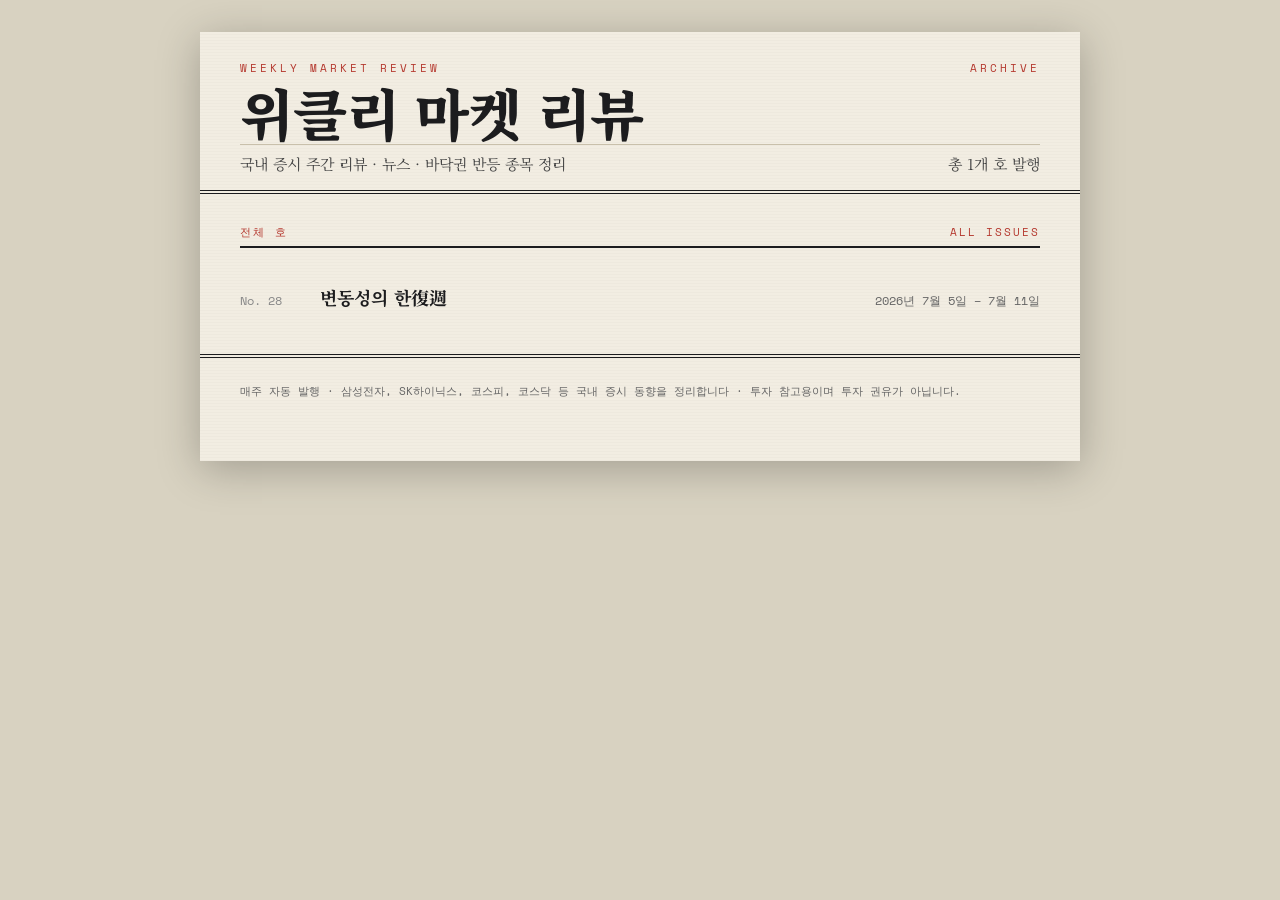
==== index.html @ 8cb6e9ad "Initial commit" ====
<!DOCTYPE html>
<html lang="ko">
<head>
<meta charset="UTF-8">
<title>위클리 마켓 리뷰 · 전체 호</title>
<link rel="stylesheet" href="assets/style.css">
</head>
<body>
<div class="sheet">

  <div class="masthead">
    <div class="kicker"><span>WEEKLY MARKET REVIEW</span><span>ARCHIVE</span></div>
    <h1>위클리 마켓 리뷰</h1>
    <div class="sub">
      <span>국내 증시 주간 리뷰 · 뉴스 · 바닥권 반등 종목 정리</span>
      <span id="issue-count"></span>
    </div>
  </div>

  <section>
    <div class="section-label"><span>전체 호</span><span>ALL ISSUES</span></div>
    <ul class="archive-list" id="archive-list">
      <li class="lede" style="padding:20px 0;">불러오는 중…</li>
    </ul>
  </section>

  <div class="colophon">
    매주 자동 발행 · 삼성전자, SK하이닉스, 코스피, 코스닥 등 국내 증시 동향을 정리합니다 · 투자 참고용이며 투자 권유가 아닙니다.
  </div>

</div>

<script>
fetch('issues/manifest.json')
  .then(r => r.json())
  .then(issues => {
    issues.sort((a, b) => b.issue_no - a.issue_no);
    const list = document.getElementById('archive-list');
    document.getElementById('issue-count').textContent = `총 ${issues.length}개 호 발행`;
    list.innerHTML = issues.map(iss => `
      <a class="archive-item" href="issues/${iss.file}">
        <span class="arch-no">No. ${String(iss.issue_no).padStart(2,'0')}</span>
        <span class="arch-title">${iss.title}</span>
        <span class="arch-date">${iss.date_range}</span>
      </a>
    `).join('');
  })
  .catch(() => {
    document.getElementById('archive-list').innerHTML =
      '<li class="lede" style="padding:20px 0;">아직 발행된 호가 없습니다.</li>';
  });
</script>
</body>
</html>
---- assets/style.css ----
@import url('https://fonts.googleapis.com/css2?family=Noto+Serif+KR:wght@400;600;700;900&family=Space+Mono:wght@400;700&family=Noto+Sans+KR:wght@400;500;700&display=swap');

:root{
  --paper:#f2ede2;
  --ink:#1c1c1e;
  --rule:#c9c0ab;
  --red:#b6392f;
  --blue:#274b6d;
  --gold:#a5822a;
  --panel:#e8e0cd;
}
*{box-sizing:border-box;}
body{
  margin:0;
  background:#d8d2c1;
  color:var(--ink);
  font-family:'Noto Sans KR', sans-serif;
  display:flex;
  justify-content:center;
  padding:32px 12px;
}
.sheet{
  max-width:880px;
  width:100%;
  background:var(--paper);
  box-shadow:0 8px 40px rgba(0,0,0,0.25);
  padding:0 0 60px 0;
  position:relative;
}
.sheet::before{
  content:"";
  position:absolute;
  inset:0;
  pointer-events:none;
  background-image:
    repeating-linear-gradient(0deg, rgba(0,0,0,0.015) 0px, rgba(0,0,0,0.015) 1px, transparent 1px, transparent 3px);
  mix-blend-mode:multiply;
}

.masthead{
  border-bottom:4px double var(--ink);
  padding:28px 40px 16px;
}
.masthead .kicker{
  font-family:'Space Mono', monospace;
  font-size:11px;
  letter-spacing:3px;
  text-transform:uppercase;
  color:var(--red);
  display:flex;
  justify-content:space-between;
}
.masthead h1{
  font-family:'Noto Serif KR', serif;
  font-weight:900;
  font-size:56px;
  letter-spacing:-1px;
  margin:8px 0 4px;
  line-height:1;
}
.masthead .sub{
  font-family:'Noto Serif KR', serif;
  font-size:15px;
  color:#444;
  border-top:1px solid var(--rule);
  padding-top:8px;
  display:flex;
  justify-content:space-between;
  flex-wrap:wrap;
  gap:6px;
}
.masthead a{color:inherit;}

.ticker{
  display:flex;
  font-family:'Space Mono', monospace;
  font-size:12.5px;
  border-bottom:1px solid var(--ink);
  background:var(--ink);
  color:var(--paper);
  overflow-x:auto;
}
.ticker span{
  padding:9px 18px;
  border-right:1px solid #444;
  white-space:nowrap;
}
.up{color:#7fc99b;}
.down{color:#e08a80;}

section{
  padding:30px 40px 6px;
}
.section-label{
  font-family:'Space Mono', monospace;
  font-size:11px;
  letter-spacing:2px;
  text-transform:uppercase;
  color:var(--red);
  border-bottom:2px solid var(--ink);
  padding-bottom:6px;
  margin-bottom:18px;
  display:flex;
  justify-content:space-between;
}
h2.headline{
  font-family:'Noto Serif KR', serif;
  font-size:28px;
  font-weight:700;
  line-height:1.3;
  margin:0 0 14px;
}
.lede{
  font-family:'Noto Serif KR', serif;
  font-size:16px;
  line-height:1.85;
  color:#2a2a2a;
}
.lede b{color:var(--red);}
.dropcap::first-letter{
  font-family:'Noto Serif KR', serif;
  font-size:54px;
  font-weight:900;
  float:left;
  line-height:0.8;
  padding:4px 8px 0 0;
  color:var(--red);
}

.grid2{
  display:grid;
  grid-template-columns:1fr 1fr;
  gap:24px;
  margin-top:20px;
}
.colrule{border-right:1px solid var(--rule);padding-right:24px;}

.news-item{
  border-top:1px solid var(--rule);
  padding:14px 0;
}
.news-item:first-child{border-top:none;}
.news-item .tag{
  font-family:'Space Mono', monospace;
  font-size:10px;
  letter-spacing:1.5px;
  color:var(--blue);
  text-transform:uppercase;
}
.news-item h3{
  font-family:'Noto Serif KR', serif;
  font-size:17px;
  margin:4px 0 6px;
}
.news-item p{
  font-size:13.5px;
  line-height:1.7;
  color:#3a3a3a;
  margin:0;
}

.ledger{
  width:100%;
  border-collapse:collapse;
  font-size:13.5px;
  margin-top:10px;
}
.ledger th{
  font-family:'Space Mono', monospace;
  font-size:10.5px;
  letter-spacing:1px;
  text-transform:uppercase;
  text-align:left;
  border-bottom:2px solid var(--ink);
  padding:8px 6px;
  color:#555;
}
.ledger td{
  border-bottom:1px solid var(--rule);
  padding:10px 6px;
  vertical-align:top;
}
.ledger .name{font-weight:700;font-family:'Noto Serif KR',serif;font-size:15px;}
.ledger .chg{font-family:'Space Mono', monospace;text-align:right;font-weight:700;}
.ledger .sector{font-family:'Space Mono', monospace;font-size:11px;color:var(--blue);}

.callout{
  background:var(--panel);
  border-left:4px solid var(--gold);
  padding:16px 20px;
  margin:20px 0;
  font-size:14px;
  line-height:1.75;
}
.callout .lbl{
  font-family:'Space Mono', monospace;
  font-size:10.5px;
  letter-spacing:2px;
  color:var(--gold);
  text-transform:uppercase;
  display:block;
  margin-bottom:6px;
}

.risk-list{
  list-style:none;
  padding:0;
  margin:14px 0 0;
}
.risk-list li{
  display:flex;
  gap:14px;
  padding:12px 0;
  border-top:1px solid var(--rule);
  font-size:13.5px;
  line-height:1.7;
}
.risk-list li:first-child{border-top:none;}
.risk-list .num{
  font-family:'Space Mono', monospace;
  font-weight:700;
  color:var(--red);
  min-width:22px;
}

.quote-box{
  font-family:'Noto Serif KR', serif;
  font-size:19px;
  line-height:1.7;
  font-style:italic;
  color:var(--blue);
  padding:20px 0 20px 24px;
  border-left:3px solid var(--blue);
  margin:24px 0;
}

.colophon{
  padding:24px 40px 0;
  margin-top:20px;
  border-top:4px double var(--ink);
  font-family:'Space Mono', monospace;
  font-size:10.5px;
  color:#666;
  line-height:1.8;
}

/* Archive index page */
.archive-list{list-style:none;padding:0;margin:0;}
.archive-item{
  display:flex;
  justify-content:space-between;
  align-items:baseline;
  gap:16px;
  border-top:1px solid var(--rule);
  padding:18px 0;
  text-decoration:none;
  color:var(--ink);
}
.archive-item:first-child{border-top:none;}
.archive-item:hover .arch-title{color:var(--red);}
.arch-no{
  font-family:'Space Mono', monospace;
  font-size:12px;
  color:#888;
  min-width:64px;
}
.arch-title{
  font-family:'Noto Serif KR', serif;
  font-size:18px;
  font-weight:700;
  flex:1;
}
.arch-date{
  font-family:'Space Mono', monospace;
  font-size:12px;
  color:#666;
}

@media(max-width:640px){
  .masthead{padding:22px 20px 14px;}
  .masthead h1{font-size:38px;}
  section{padding:24px 20px 4px;}
  .grid2{grid-template-columns:1fr;}
  .colrule{border-right:none;padding-right:0;border-bottom:1px solid var(--rule);padding-bottom:20px;}
  .colophon{padding:20px 20px 0;}
  .archive-item{flex-direction:column;gap:4px;}
}
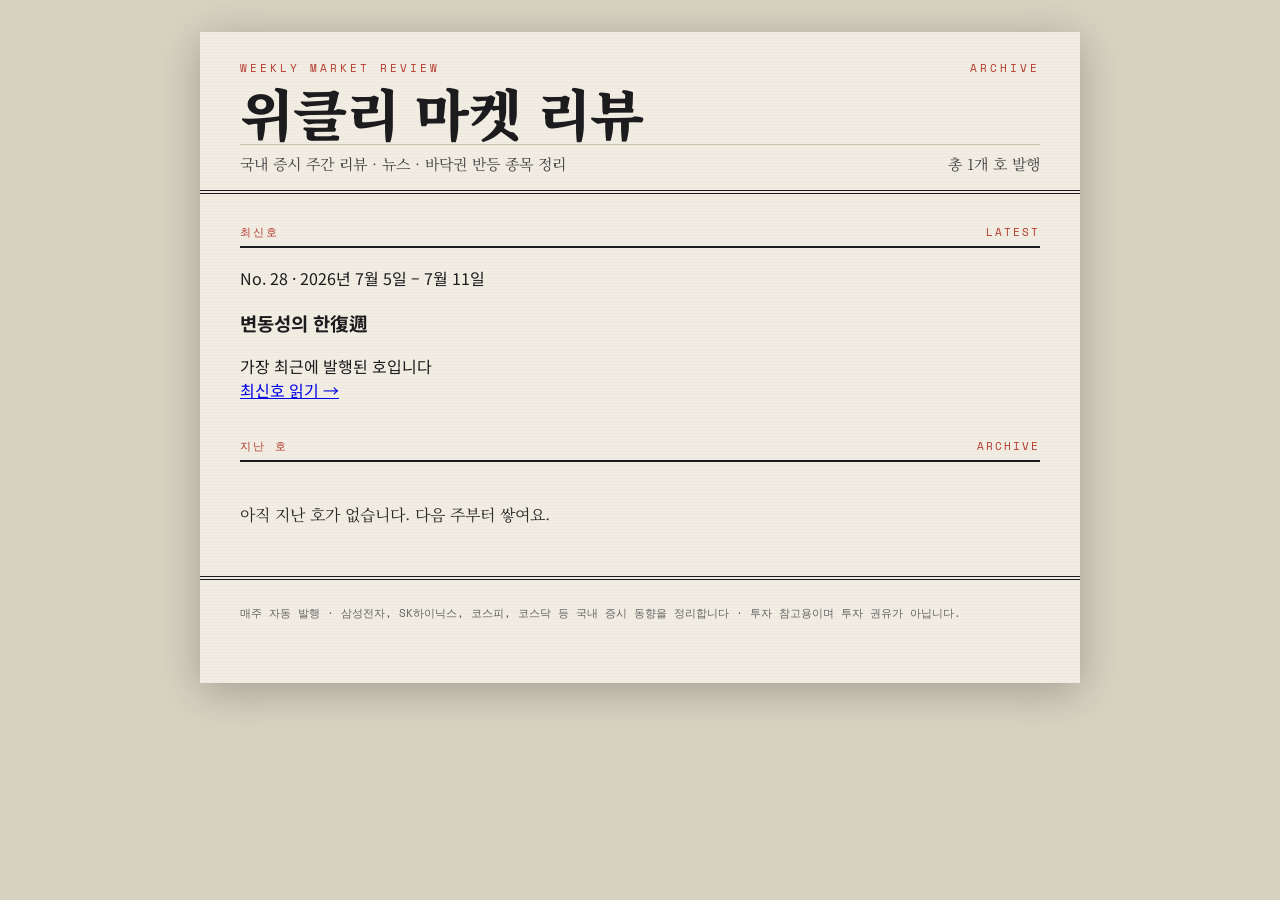
==== commit 6a593992: "update dsg" ====
--- a/index.html
+++ b/index.html
@@ -18,7 +18,14 @@
   </div>
 
   <section>
-    <div class="section-label"><span>전체 호</span><span>ALL ISSUES</span></div>
+    <div class="section-label"><span>최신호</span><span>LATEST</span></div>
+    <div class="featured" id="featured">
+      <span class="badge">불러오는 중…</span>
+    </div>
+  </section>
+
+  <section>
+    <div class="section-label"><span>지난 호</span><span>ARCHIVE</span></div>
     <ul class="archive-list" id="archive-list">
       <li class="lede" style="padding:20px 0;">불러오는 중…</li>
     </ul>
@@ -35,19 +42,43 @@
   .then(r => r.json())
   .then(issues => {
     issues.sort((a, b) => b.issue_no - a.issue_no);
-    const list = document.getElementById('archive-list');
     document.getElementById('issue-count').textContent = `총 ${issues.length}개 호 발행`;
-    list.innerHTML = issues.map(iss => `
-      <a class="archive-item" href="issues/${iss.file}">
-        <span class="arch-no">No. ${String(iss.issue_no).padStart(2,'0')}</span>
-        <span class="arch-title">${iss.title}</span>
-        <span class="arch-date">${iss.date_range}</span>
-      </a>
-    `).join('');
+
+    const featuredEl = document.getElementById('featured');
+    const archiveEl = document.getElementById('archive-list');
+
+    if (issues.length === 0) {
+      featuredEl.innerHTML = '<span class="badge">발행된 호 없음</span><h3>아직 발행된 호가 없습니다</h3>';
+      archiveEl.innerHTML = '<li class="lede" style="padding:20px 0;">첫 호가 발행되면 여기에 쌓입니다.</li>';
+      return;
+    }
+
+    const [latest, ...rest] = issues;
+
+    featuredEl.innerHTML = `
+      <span class="badge">No. ${String(latest.issue_no).padStart(2,'0')} · ${latest.date_range}</span>
+      <h3>${latest.title}</h3>
+      <div class="meta">가장 최근에 발행된 호입니다</div>
+      <a class="cta" href="issues/${latest.file}">최신호 읽기 →</a>
+    `;
+
+    if (rest.length === 0) {
+      archiveEl.innerHTML = '<li class="lede" style="padding:20px 0;">아직 지난 호가 없습니다. 다음 주부터 쌓여요.</li>';
+    } else {
+      archiveEl.innerHTML = rest.map(iss => `
+        <a class="archive-item" href="issues/${iss.file}">
+          <span class="arch-no">No. ${String(iss.issue_no).padStart(2,'0')}</span>
+          <span class="arch-title">${iss.title}</span>
+          <span class="arch-date">${iss.date_range}</span>
+        </a>
+      `).join('');
+    }
   })
   .catch(() => {
+    document.getElementById('featured').innerHTML =
+      '<span class="badge">오류</span><h3>목록을 불러오지 못했습니다</h3>';
     document.getElementById('archive-list').innerHTML =
-      '<li class="lede" style="padding:20px 0;">아직 발행된 호가 없습니다.</li>';
+      '<li class="lede" style="padding:20px 0;">manifest.json을 확인해주세요.</li>';
   });
 </script>
 </body>
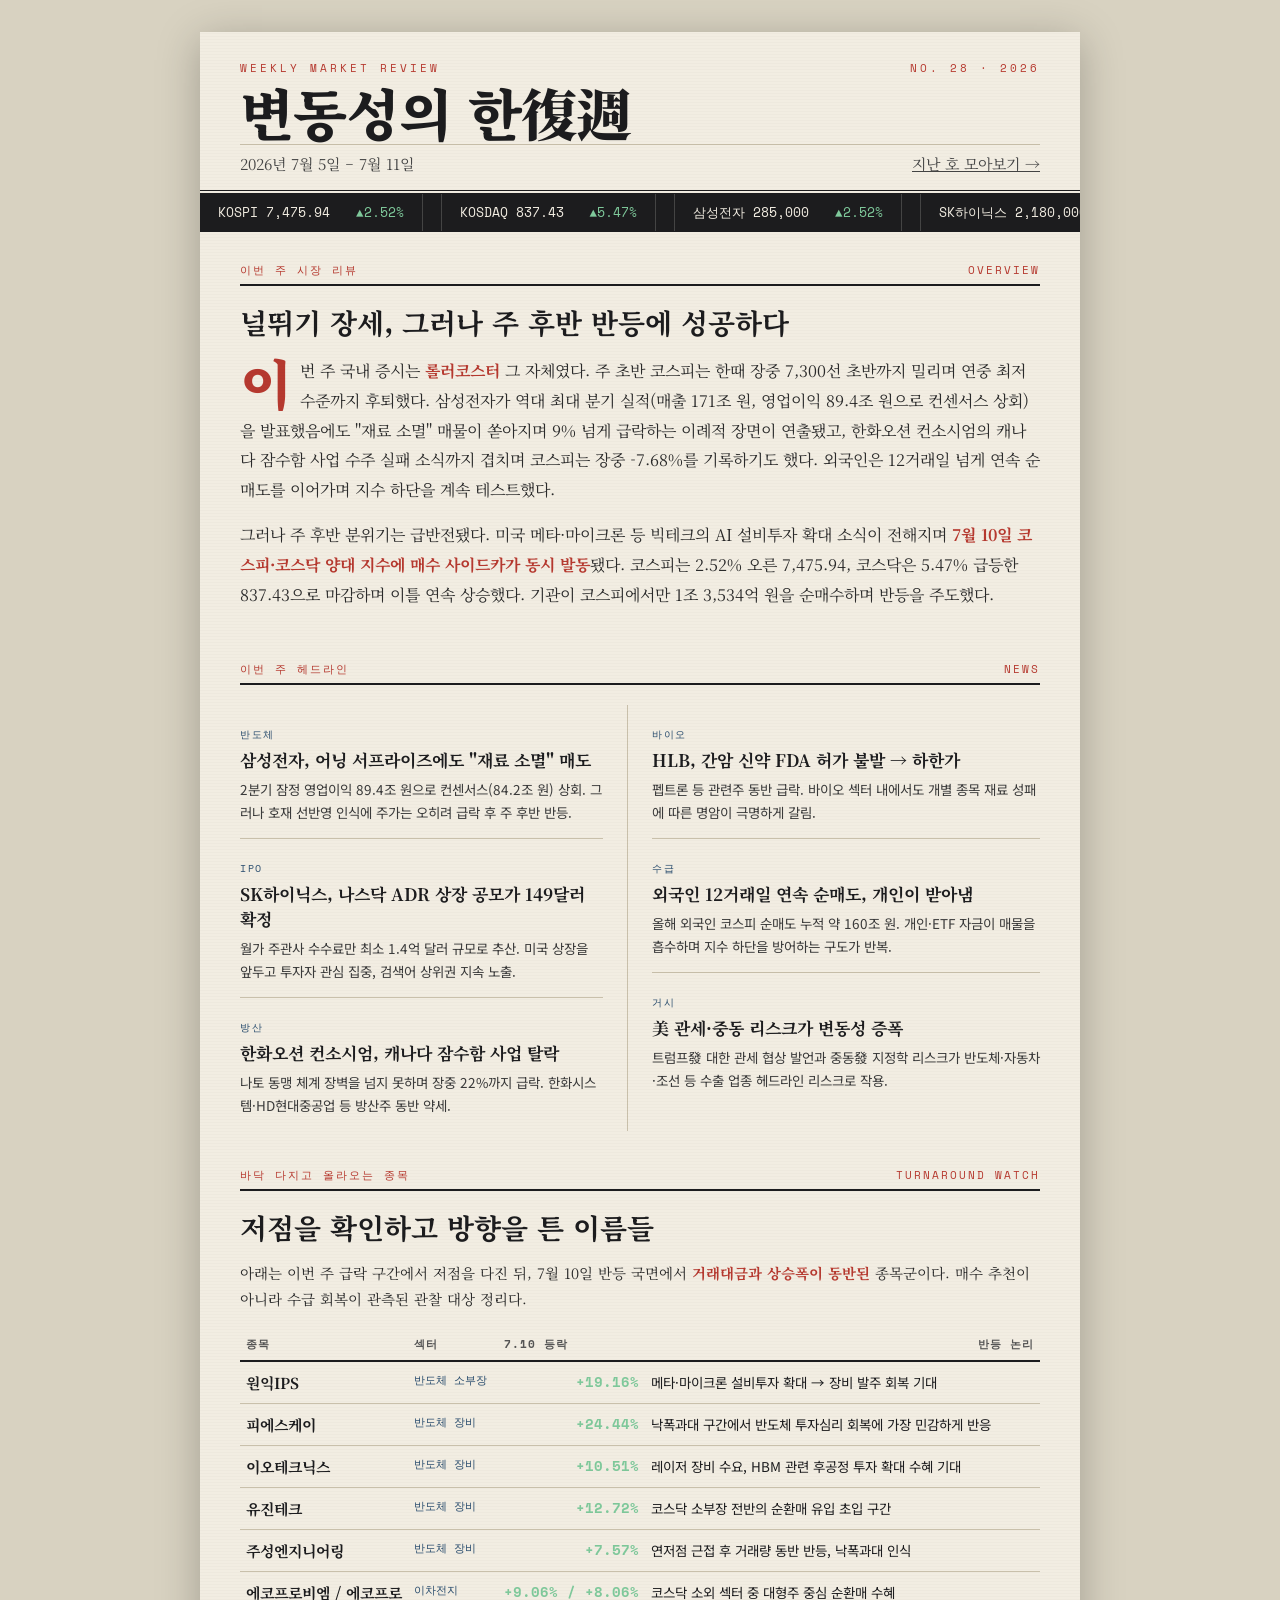
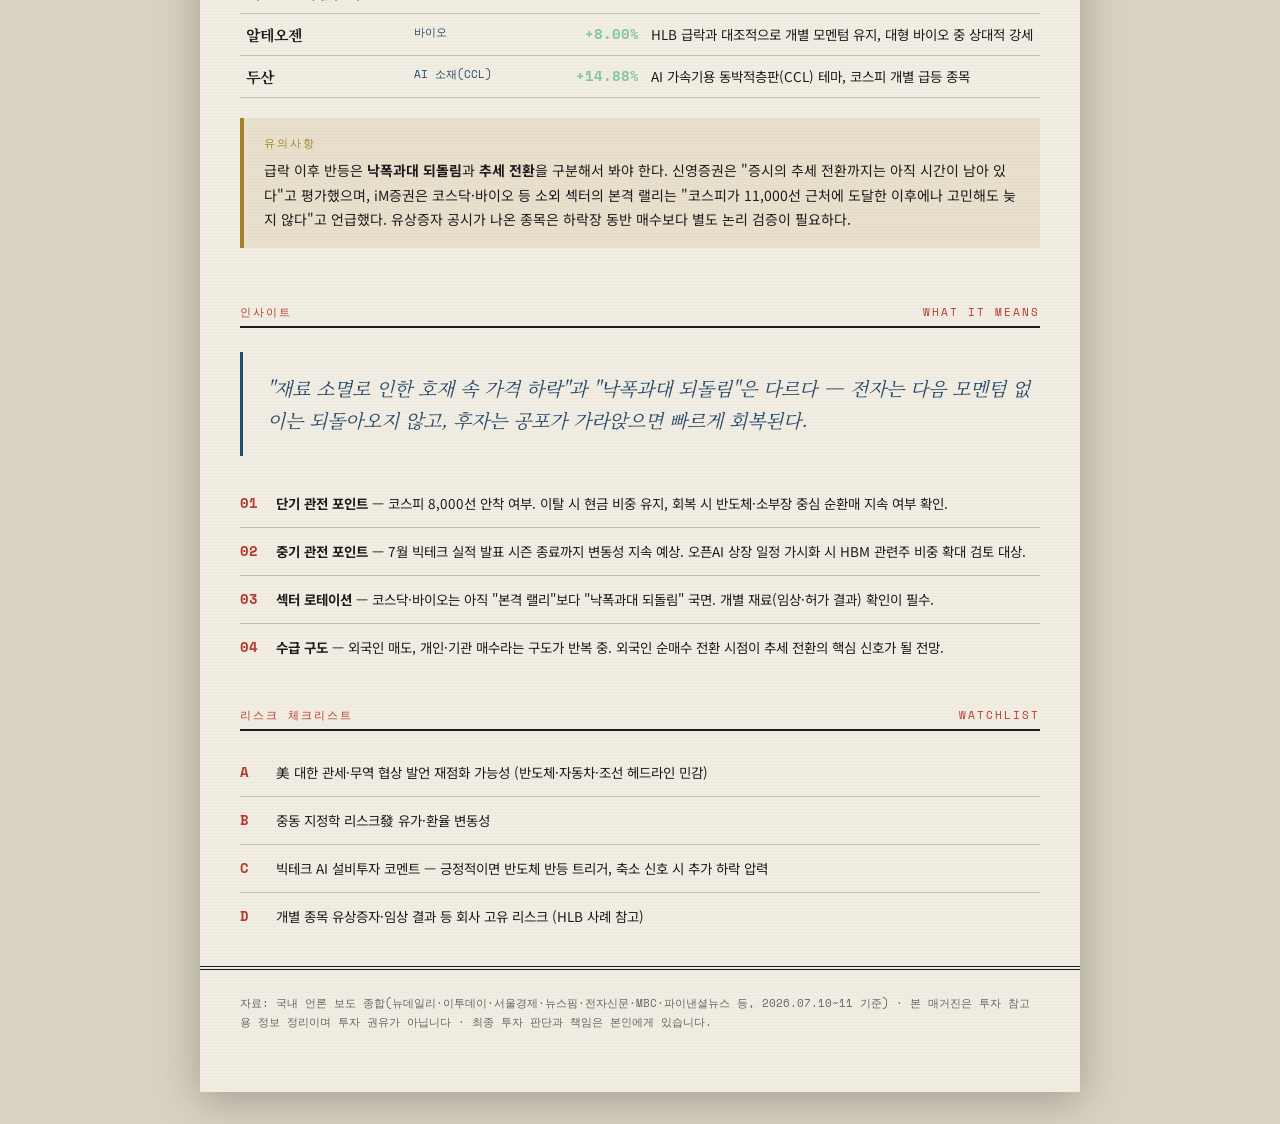
==== commit 0065c49f: "sdg sg" ====
--- a/index.html
+++ b/index.html
@@ -2,84 +2,149 @@
 <html lang="ko">
 <head>
 <meta charset="UTF-8">
-<title>위클리 마켓 리뷰 · 전체 호</title>
+<title>위클리 마켓 리뷰 · 2026.07.11</title>
 <link rel="stylesheet" href="assets/style.css">
 </head>
 <body>
 <div class="sheet">
 
   <div class="masthead">
-    <div class="kicker"><span>WEEKLY MARKET REVIEW</span><span>ARCHIVE</span></div>
-    <h1>위클리 마켓 리뷰</h1>
+    <div class="kicker"><span>WEEKLY MARKET REVIEW</span><span>NO. 28 · 2026</span></div>
+    <h1>변동성의 한復週</h1>
     <div class="sub">
-      <span>국내 증시 주간 리뷰 · 뉴스 · 바닥권 반등 종목 정리</span>
-      <span id="issue-count"></span>
+      <span>2026년 7월 5일 – 7월 11일</span>
+      <span><a href="archive.html">지난 호 모아보기 →</a></span>
     </div>
   </div>
 
+  <div class="ticker">
+    <span>KOSPI 7,475.94 <span class="up">▲2.52%</span></span>
+    <span>KOSDAQ 837.43 <span class="up">▲5.47%</span></span>
+    <span>삼성전자 285,000 <span class="up">▲2.52%</span></span>
+    <span>SK하이닉스 2,180,000 <span class="down">▼0.27%</span></span>
+    <span>USD/KRW 1,529</span>
+    <span>매수 사이드카 2건 발동(7.10)</span>
+  </div>
+
   <section>
-    <div class="section-label"><span>최신호</span><span>LATEST</span></div>
-    <div class="featured" id="featured">
-      <span class="badge">불러오는 중…</span>
+    <div class="section-label"><span>이번 주 시장 리뷰</span><span>OVERVIEW</span></div>
+    <h2 class="headline">널뛰기 장세, 그러나 주 후반 반등에 성공하다</h2>
+    <p class="lede dropcap">이번 주 국내 증시는 <b>롤러코스터</b> 그 자체였다. 주 초반 코스피는 한때 장중 7,300선 초반까지 밀리며 연중 최저 수준까지 후퇴했다. 삼성전자가 역대 최대 분기 실적(매출 171조 원, 영업이익 89.4조 원으로 컨센서스 상회)을 발표했음에도 "재료 소멸" 매물이 쏟아지며 9% 넘게 급락하는 이례적 장면이 연출됐고, 한화오션 컨소시엄의 캐나다 잠수함 사업 수주 실패 소식까지 겹치며 코스피는 장중 -7.68%를 기록하기도 했다. 외국인은 12거래일 넘게 연속 순매도를 이어가며 지수 하단을 계속 테스트했다.</p>
+    <p class="lede" style="margin-top:14px;">그러나 주 후반 분위기는 급반전됐다. 미국 메타·마이크론 등 빅테크의 AI 설비투자 확대 소식이 전해지며 <b>7월 10일 코스피·코스닥 양대 지수에 매수 사이드카가 동시 발동</b>됐다. 코스피는 2.52% 오른 7,475.94, 코스닥은 5.47% 급등한 837.43으로 마감하며 이틀 연속 상승했다. 기관이 코스피에서만 1조 3,534억 원을 순매수하며 반등을 주도했다.</p>
+  </section>
+
+  <section>
+    <div class="section-label"><span>이번 주 헤드라인</span><span>NEWS</span></div>
+    <div class="grid2">
+      <div class="colrule">
+        <div class="news-item">
+          <span class="tag">반도체</span>
+          <h3>삼성전자, 어닝 서프라이즈에도 "재료 소멸" 매도</h3>
+          <p>2분기 잠정 영업이익 89.4조 원으로 컨센서스(84.2조 원) 상회. 그러나 호재 선반영 인식에 주가는 오히려 급락 후 주 후반 반등.</p>
+        </div>
+        <div class="news-item">
+          <span class="tag">IPO</span>
+          <h3>SK하이닉스, 나스닥 ADR 상장 공모가 149달러 확정</h3>
+          <p>월가 주관사 수수료만 최소 1.4억 달러 규모로 추산. 미국 상장을 앞두고 투자자 관심 집중, 검색어 상위권 지속 노출.</p>
+        </div>
+        <div class="news-item">
+          <span class="tag">방산</span>
+          <h3>한화오션 컨소시엄, 캐나다 잠수함 사업 탈락</h3>
+          <p>나토 동맹 체계 장벽을 넘지 못하며 장중 22%까지 급락. 한화시스템·HD현대중공업 등 방산주 동반 약세.</p>
+        </div>
+      </div>
+      <div>
+        <div class="news-item">
+          <span class="tag">바이오</span>
+          <h3>HLB, 간암 신약 FDA 허가 불발 → 하한가</h3>
+          <p>펩트론 등 관련주 동반 급락. 바이오 섹터 내에서도 개별 종목 재료 성패에 따른 명암이 극명하게 갈림.</p>
+        </div>
+        <div class="news-item">
+          <span class="tag">수급</span>
+          <h3>외국인 12거래일 연속 순매도, 개인이 받아냄</h3>
+          <p>올해 외국인 코스피 순매도 누적 약 160조 원. 개인·ETF 자금이 매물을 흡수하며 지수 하단을 방어하는 구도가 반복.</p>
+        </div>
+        <div class="news-item">
+          <span class="tag">거시</span>
+          <h3>美 관세·중동 리스크가 변동성 증폭</h3>
+          <p>트럼프發 대한 관세 협상 발언과 중동發 지정학 리스크가 반도체·자동차·조선 등 수출 업종 헤드라인 리스크로 작용.</p>
+        </div>
+      </div>
     </div>
   </section>
 
   <section>
-    <div class="section-label"><span>지난 호</span><span>ARCHIVE</span></div>
-    <ul class="archive-list" id="archive-list">
-      <li class="lede" style="padding:20px 0;">불러오는 중…</li>
+    <div class="section-label"><span>바닥 다지고 올라오는 종목</span><span>TURNAROUND WATCH</span></div>
+    <h2 class="headline">저점을 확인하고 방향을 튼 이름들</h2>
+    <p class="lede" style="font-size:14.5px;">아래는 이번 주 급락 구간에서 저점을 다진 뒤, 7월 10일 반등 국면에서 <b>거래대금과 상승폭이 동반된</b> 종목군이다. 매수 추천이 아니라 수급 회복이 관측된 관찰 대상 정리다.</p>
+    <table class="ledger">
+      <tr><th>종목</th><th>섹터</th><th>7.10 등락</th><th style="text-align:right;">반등 논리</th></tr>
+      <tr>
+        <td class="name">원익IPS</td><td class="sector">반도체 소부장</td><td class="chg up">+19.16%</td>
+        <td>메타·마이크론 설비투자 확대 → 장비 발주 회복 기대</td>
+      </tr>
+      <tr>
+        <td class="name">피에스케이</td><td class="sector">반도체 장비</td><td class="chg up">+24.44%</td>
+        <td>낙폭과대 구간에서 반도체 투자심리 회복에 가장 민감하게 반응</td>
+      </tr>
+      <tr>
+        <td class="name">이오테크닉스</td><td class="sector">반도체 장비</td><td class="chg up">+10.51%</td>
+        <td>레이저 장비 수요, HBM 관련 후공정 투자 확대 수혜 기대</td>
+      </tr>
+      <tr>
+        <td class="name">유진테크</td><td class="sector">반도체 장비</td><td class="chg up">+12.72%</td>
+        <td>코스닥 소부장 전반의 순환매 유입 초입 구간</td>
+      </tr>
+      <tr>
+        <td class="name">주성엔지니어링</td><td class="sector">반도체 장비</td><td class="chg up">+7.57%</td>
+        <td>연저점 근접 후 거래량 동반 반등, 낙폭과대 인식</td>
+      </tr>
+      <tr>
+        <td class="name">에코프로비엠 / 에코프로</td><td class="sector">이차전지</td><td class="chg up">+9.06% / +8.06%</td>
+        <td>코스닥 소외 섹터 중 대형주 중심 순환매 수혜</td>
+      </tr>
+      <tr>
+        <td class="name">알테오젠</td><td class="sector">바이오</td><td class="chg up">+8.00%</td>
+        <td>HLB 급락과 대조적으로 개별 모멘텀 유지, 대형 바이오 중 상대적 강세</td>
+      </tr>
+      <tr>
+        <td class="name">두산</td><td class="sector">AI 소재(CCL)</td><td class="chg up">+14.88%</td>
+        <td>AI 가속기용 동박적층판(CCL) 테마, 코스피 개별 급등 종목</td>
+      </tr>
+    </table>
+    <div class="callout">
+      <span class="lbl">유의사항</span>
+      급락 이후 반등은 <b>낙폭과대 되돌림</b>과 <b>추세 전환</b>을 구분해서 봐야 한다. 신영증권은 "증시의 추세 전환까지는 아직 시간이 남아 있다"고 평가했으며, iM증권은 코스닥·바이오 등 소외 섹터의 본격 랠리는 "코스피가 11,000선 근처에 도달한 이후에나 고민해도 늦지 않다"고 언급했다. 유상증자 공시가 나온 종목은 하락장 동반 매수보다 별도 논리 검증이 필요하다.
+    </div>
+  </section>
+
+  <section>
+    <div class="section-label"><span>인사이트</span><span>WHAT IT MEANS</span></div>
+    <div class="quote-box">
+      "재료 소멸로 인한 호재 속 가격 하락"과 "낙폭과대 되돌림"은 다르다 — 전자는 다음 모멘텀 없이는 되돌아오지 않고, 후자는 공포가 가라앉으면 빠르게 회복된다.
+    </div>
+    <ul class="risk-list">
+      <li><span class="num">01</span><span><b>단기 관전 포인트</b> — 코스피 8,000선 안착 여부. 이탈 시 현금 비중 유지, 회복 시 반도체·소부장 중심 순환매 지속 여부 확인.</span></li>
+      <li><span class="num">02</span><span><b>중기 관전 포인트</b> — 7월 빅테크 실적 발표 시즌 종료까지 변동성 지속 예상. 오픈AI 상장 일정 가시화 시 HBM 관련주 비중 확대 검토 대상.</span></li>
+      <li><span class="num">03</span><span><b>섹터 로테이션</b> — 코스닥·바이오는 아직 "본격 랠리"보다 "낙폭과대 되돌림" 국면. 개별 재료(임상·허가 결과) 확인이 필수.</span></li>
+      <li><span class="num">04</span><span><b>수급 구도</b> — 외국인 매도, 개인·기관 매수라는 구도가 반복 중. 외국인 순매수 전환 시점이 추세 전환의 핵심 신호가 될 전망.</span></li>
+    </ul>
+  </section>
+
+  <section>
+    <div class="section-label"><span>리스크 체크리스트</span><span>WATCHLIST</span></div>
+    <ul class="risk-list">
+      <li><span class="num">A</span><span>美 대한 관세·무역 협상 발언 재점화 가능성 (반도체·자동차·조선 헤드라인 민감)</span></li>
+      <li><span class="num">B</span><span>중동 지정학 리스크發 유가·환율 변동성</span></li>
+      <li><span class="num">C</span><span>빅테크 AI 설비투자 코멘트 — 긍정적이면 반도체 반등 트리거, 축소 신호 시 추가 하락 압력</span></li>
+      <li><span class="num">D</span><span>개별 종목 유상증자·임상 결과 등 회사 고유 리스크 (HLB 사례 참고)</span></li>
     </ul>
   </section>
 
   <div class="colophon">
-    매주 자동 발행 · 삼성전자, SK하이닉스, 코스피, 코스닥 등 국내 증시 동향을 정리합니다 · 투자 참고용이며 투자 권유가 아닙니다.
+    자료: 국내 언론 보도 종합(뉴데일리·이투데이·서울경제·뉴스핌·전자신문·MBC·파이낸셜뉴스 등, 2026.07.10~11 기준) · 본 매거진은 투자 참고용 정보 정리이며 투자 권유가 아닙니다 · 최종 투자 판단과 책임은 본인에게 있습니다.
   </div>
 
 </div>
-
-<script>
-fetch('issues/manifest.json')
-  .then(r => r.json())
-  .then(issues => {
-    issues.sort((a, b) => b.issue_no - a.issue_no);
-    document.getElementById('issue-count').textContent = `총 ${issues.length}개 호 발행`;
-
-    const featuredEl = document.getElementById('featured');
-    const archiveEl = document.getElementById('archive-list');
-
-    if (issues.length === 0) {
-      featuredEl.innerHTML = '<span class="badge">발행된 호 없음</span><h3>아직 발행된 호가 없습니다</h3>';
-      archiveEl.innerHTML = '<li class="lede" style="padding:20px 0;">첫 호가 발행되면 여기에 쌓입니다.</li>';
-      return;
-    }
-
-    const [latest, ...rest] = issues;
-
-    featuredEl.innerHTML = `
-      <span class="badge">No. ${String(latest.issue_no).padStart(2,'0')} · ${latest.date_range}</span>
-      <h3>${latest.title}</h3>
-      <div class="meta">가장 최근에 발행된 호입니다</div>
-      <a class="cta" href="issues/${latest.file}">최신호 읽기 →</a>
-    `;
-
-    if (rest.length === 0) {
-      archiveEl.innerHTML = '<li class="lede" style="padding:20px 0;">아직 지난 호가 없습니다. 다음 주부터 쌓여요.</li>';
-    } else {
-      archiveEl.innerHTML = rest.map(iss => `
-        <a class="archive-item" href="issues/${iss.file}">
-          <span class="arch-no">No. ${String(iss.issue_no).padStart(2,'0')}</span>
-          <span class="arch-title">${iss.title}</span>
-          <span class="arch-date">${iss.date_range}</span>
-        </a>
-      `).join('');
-    }
-  })
-  .catch(() => {
-    document.getElementById('featured').innerHTML =
-      '<span class="badge">오류</span><h3>목록을 불러오지 못했습니다</h3>';
-    document.getElementById('archive-list').innerHTML =
-      '<li class="lede" style="padding:20px 0;">manifest.json을 확인해주세요.</li>';
-  });
-</script>
 </body>
 </html>
--- a/assets/style.css
+++ b/assets/style.css
@@ -244,6 +244,46 @@
   line-height:1.8;
 }
 
+/* Featured latest issue */
+.featured{
+  background:var(--panel);
+  border:1px solid var(--rule);
+  padding:26px 28px;
+  margin-top:4px;
+}
+.featured .badge{
+  font-family:'Space Mono', monospace;
+  font-size:10.5px;
+  letter-spacing:2px;
+  text-transform:uppercase;
+  color:var(--red);
+  display:inline-block;
+  margin-bottom:10px;
+}
+.featured h3{
+  font-family:'Noto Serif KR', serif;
+  font-size:26px;
+  font-weight:900;
+  margin:0 0 8px;
+}
+.featured .meta{
+  font-family:'Space Mono', monospace;
+  font-size:12px;
+  color:#555;
+  margin-bottom:18px;
+}
+.featured .cta{
+  display:inline-block;
+  font-family:'Noto Serif KR', serif;
+  font-weight:700;
+  font-size:14.5px;
+  color:var(--paper);
+  background:var(--ink);
+  padding:11px 22px;
+  text-decoration:none;
+}
+.featured .cta:hover{background:var(--red);}
+
 /* Archive index page */
 .archive-list{list-style:none;padding:0;margin:0;}
 .archive-item{
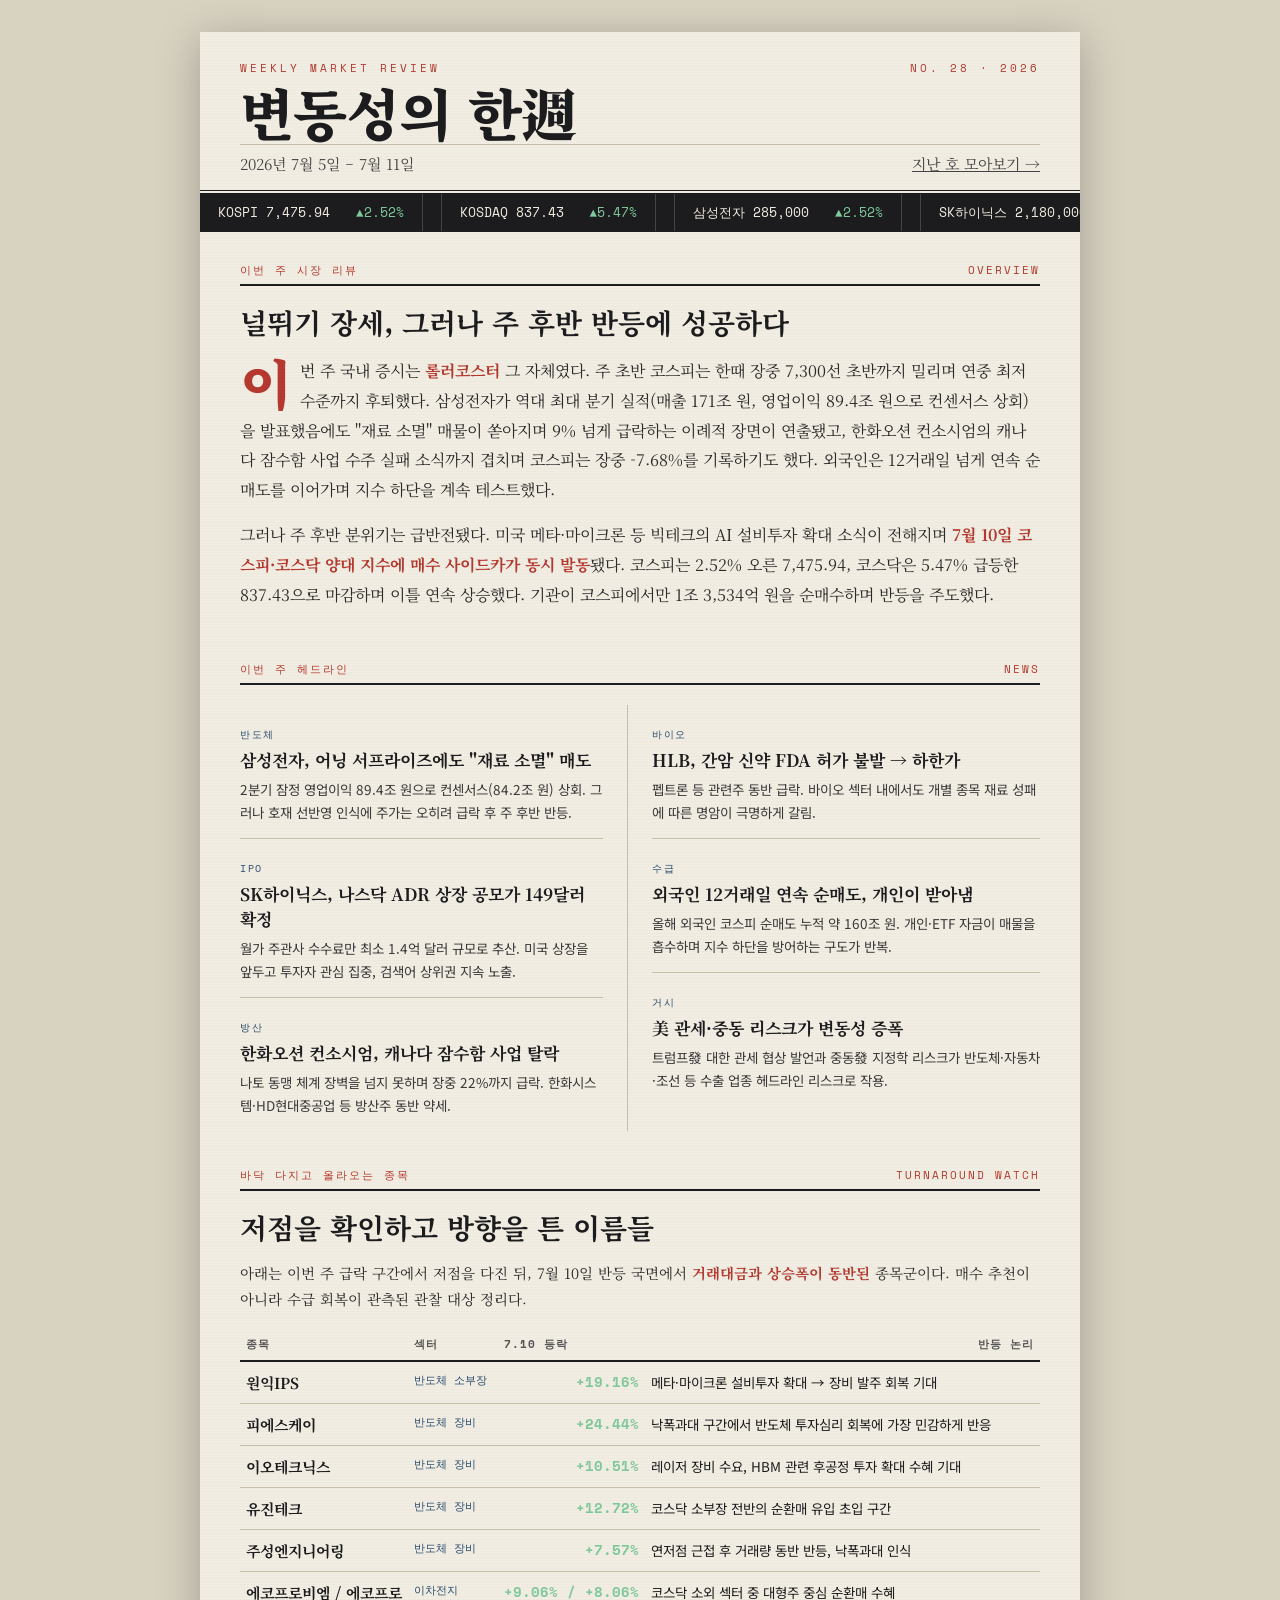
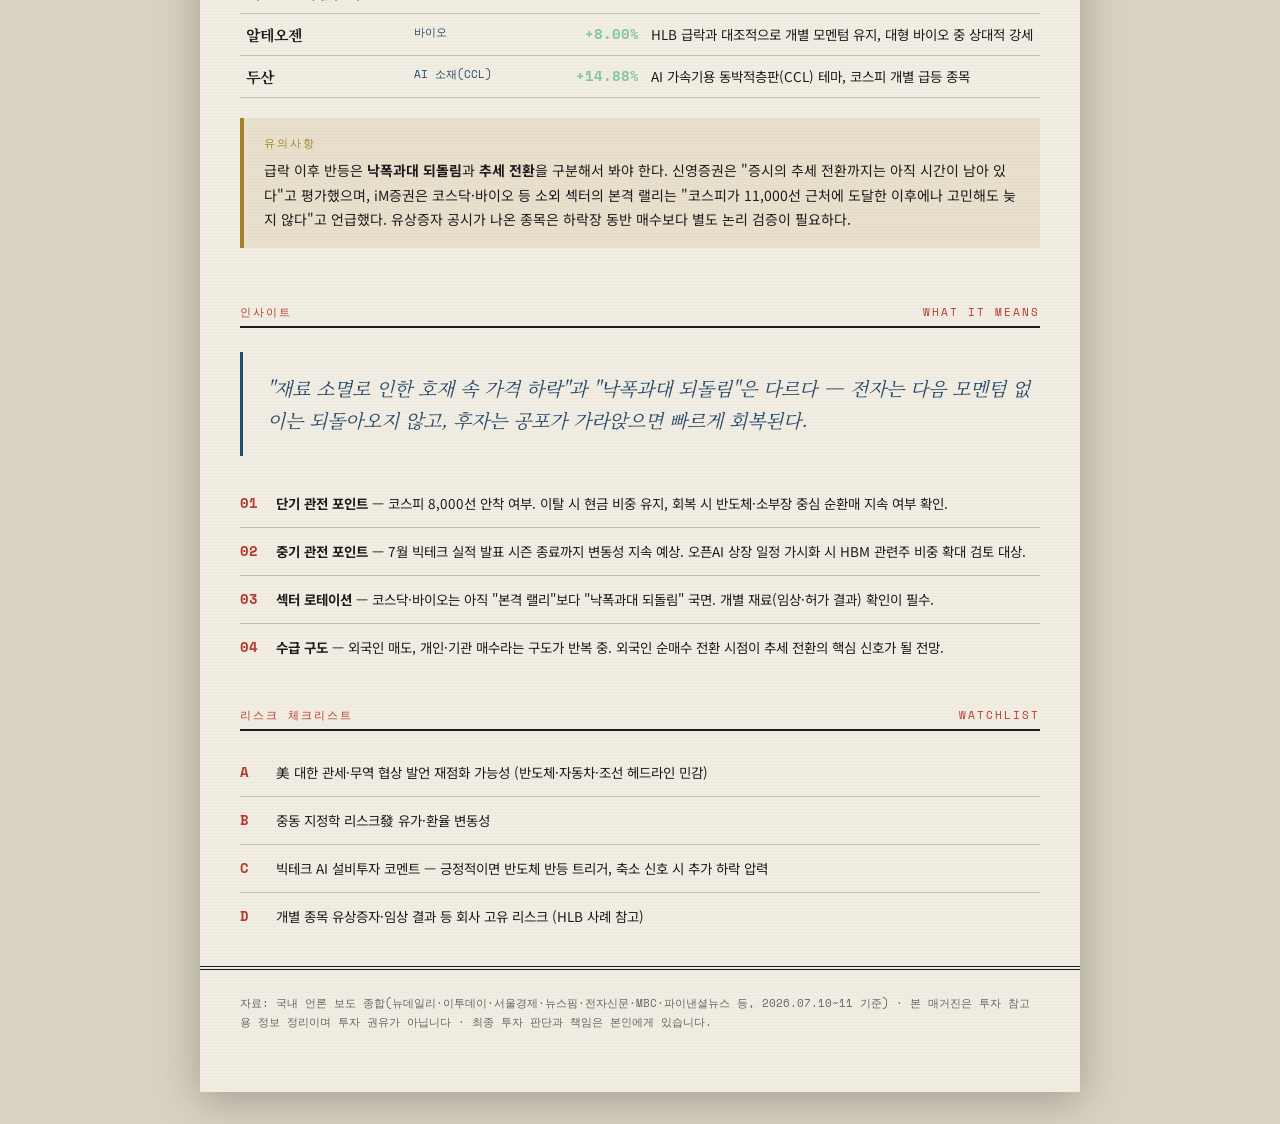
==== commit 9590434a: "ee ee" ====
--- a/index.html
+++ b/index.html
@@ -10,7 +10,7 @@
 
   <div class="masthead">
     <div class="kicker"><span>WEEKLY MARKET REVIEW</span><span>NO. 28 · 2026</span></div>
-    <h1>변동성의 한復週</h1>
+    <h1>변동성의 한週</h1>
     <div class="sub">
       <span>2026년 7월 5일 – 7월 11일</span>
       <span><a href="archive.html">지난 호 모아보기 →</a></span>
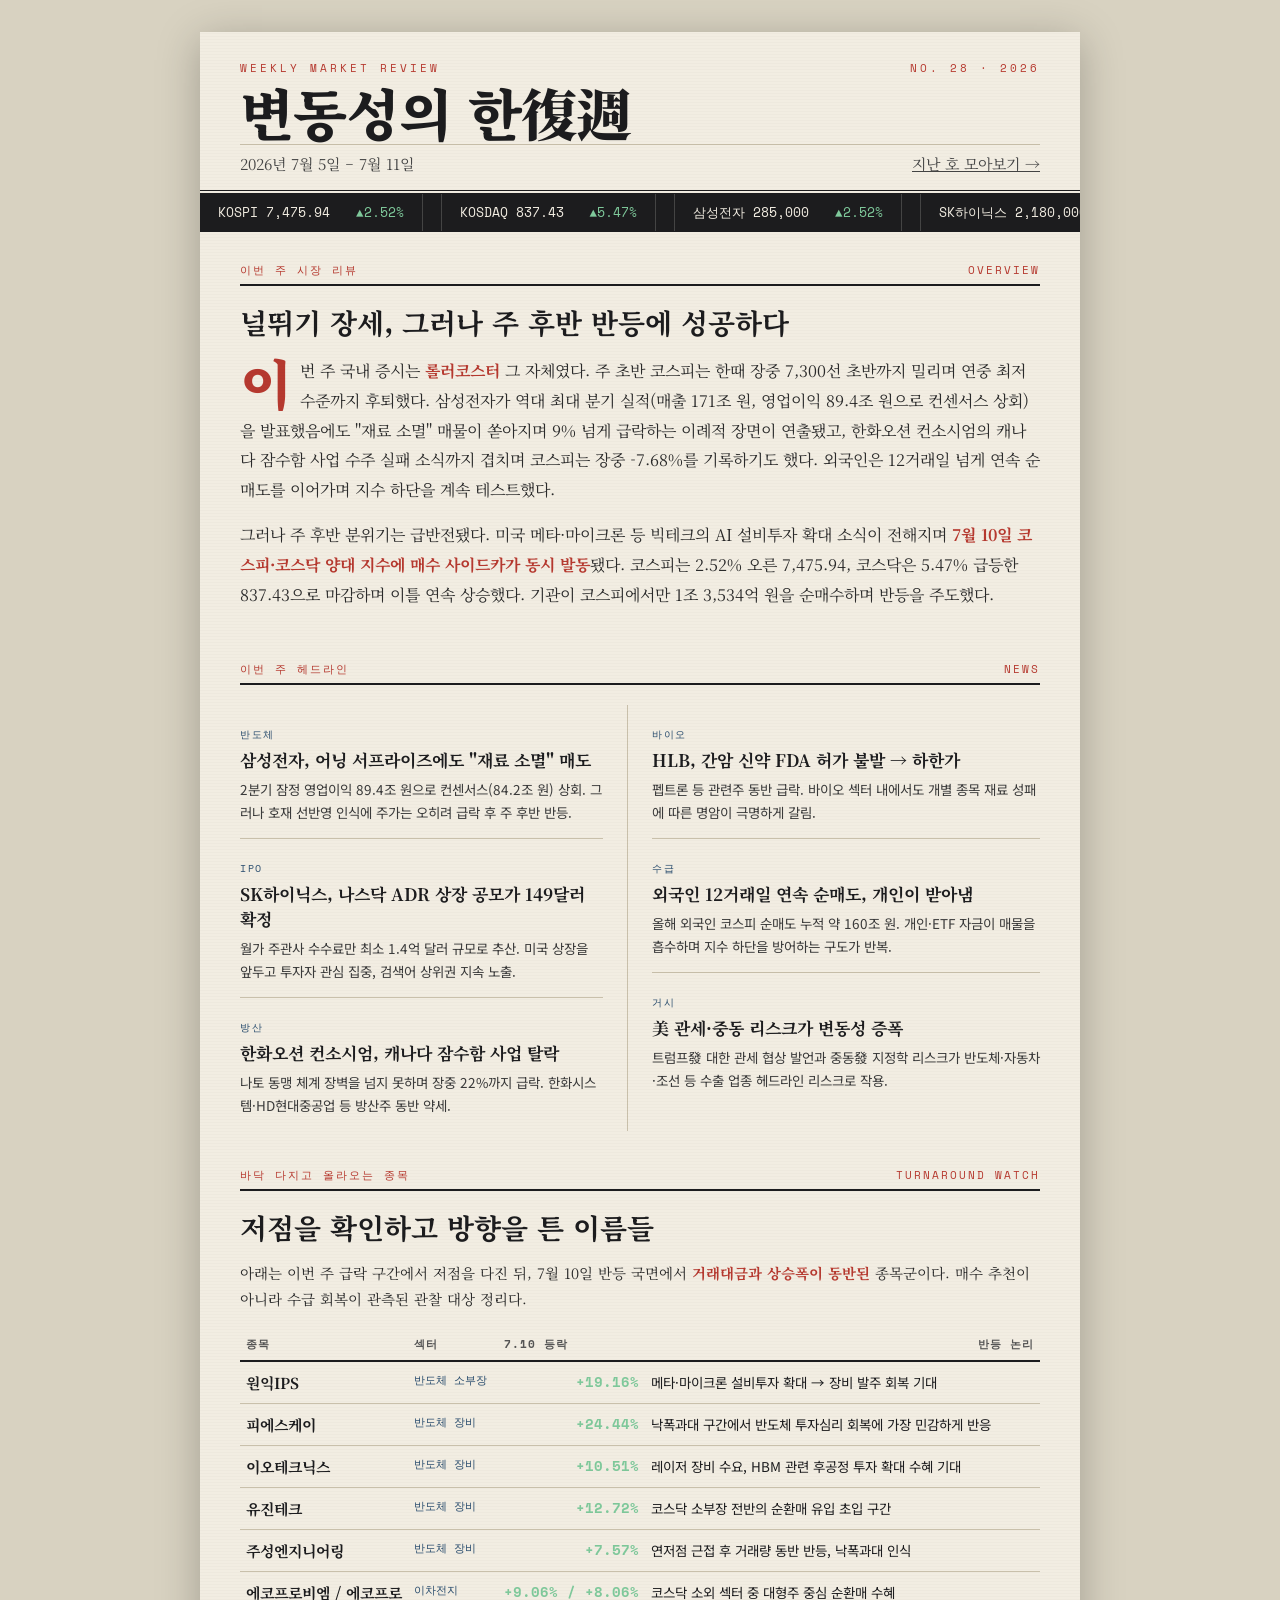
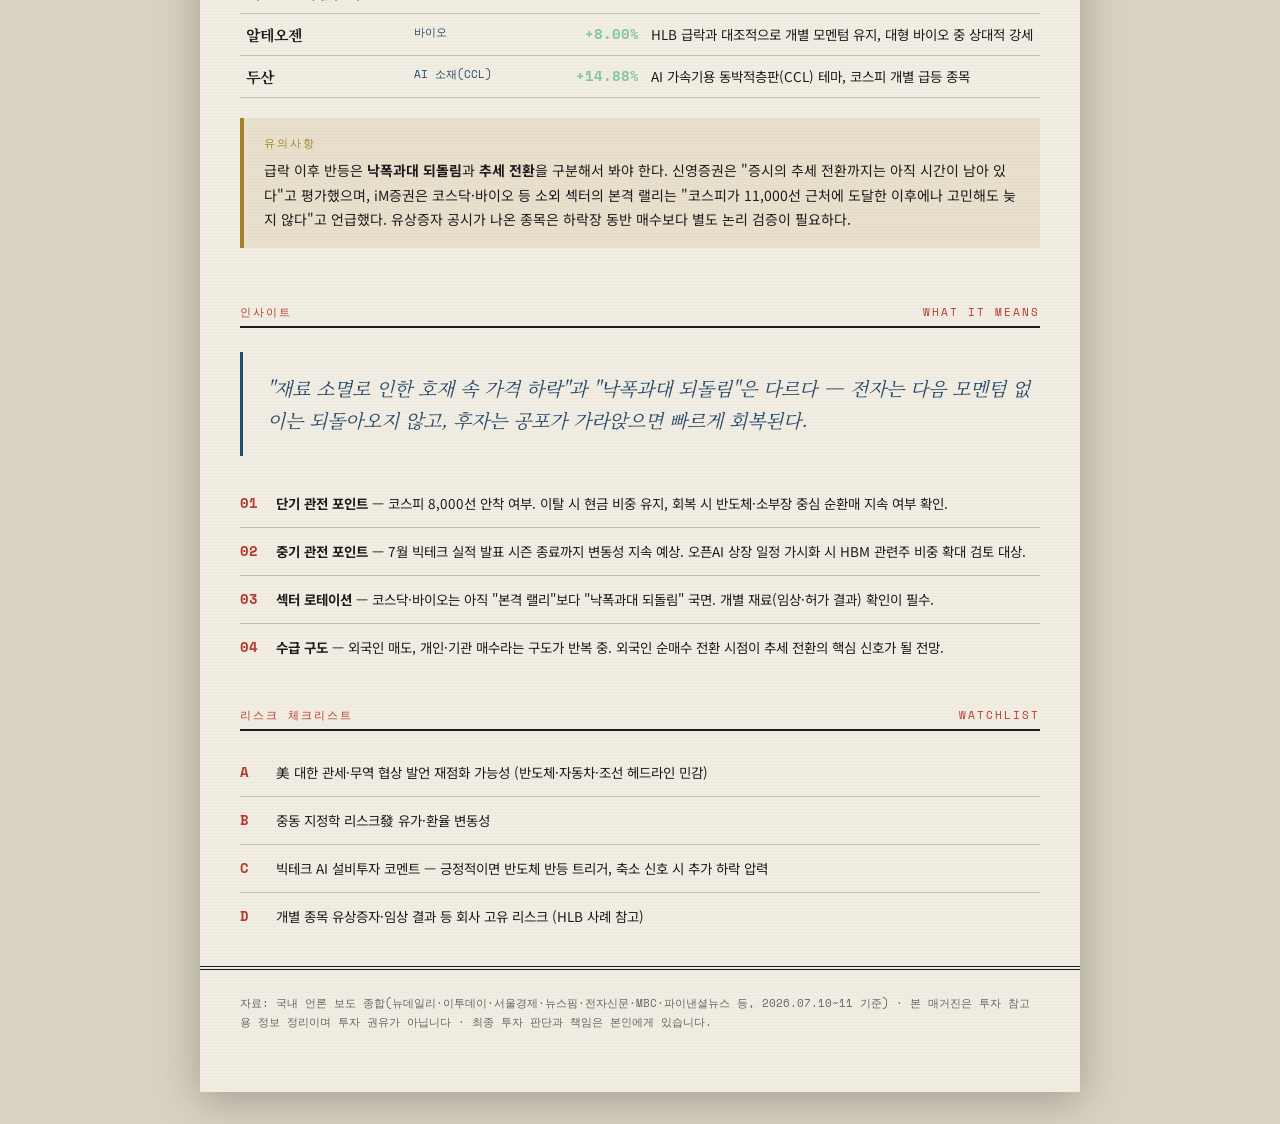
==== commit 4984340d: "up up" ====
--- a/index.html
+++ b/index.html
@@ -4,13 +4,17 @@
 <meta charset="UTF-8">
 <title>위클리 마켓 리뷰 · 2026.07.11</title>
 <link rel="stylesheet" href="assets/style.css">
+<!-- <meta name="google-site-verification" content="여기에_구글이_준_코드" /> -->
+<!-- <meta name="naver-site-verification" content="여기에_네이버가_준_코드" /> -->
+<!-- <script data-goatcounter="https://YOUR-CODE.goatcounter.com/count"
+        async src="//gc.zgo.at/count.js"></script> -->
 </head>
 <body>
 <div class="sheet">
 
   <div class="masthead">
     <div class="kicker"><span>WEEKLY MARKET REVIEW</span><span>NO. 28 · 2026</span></div>
-    <h1>변동성의 한週</h1>
+    <h1>변동성의 한復週</h1>
     <div class="sub">
       <span>2026년 7월 5일 – 7월 11일</span>
       <span><a href="archive.html">지난 호 모아보기 →</a></span>
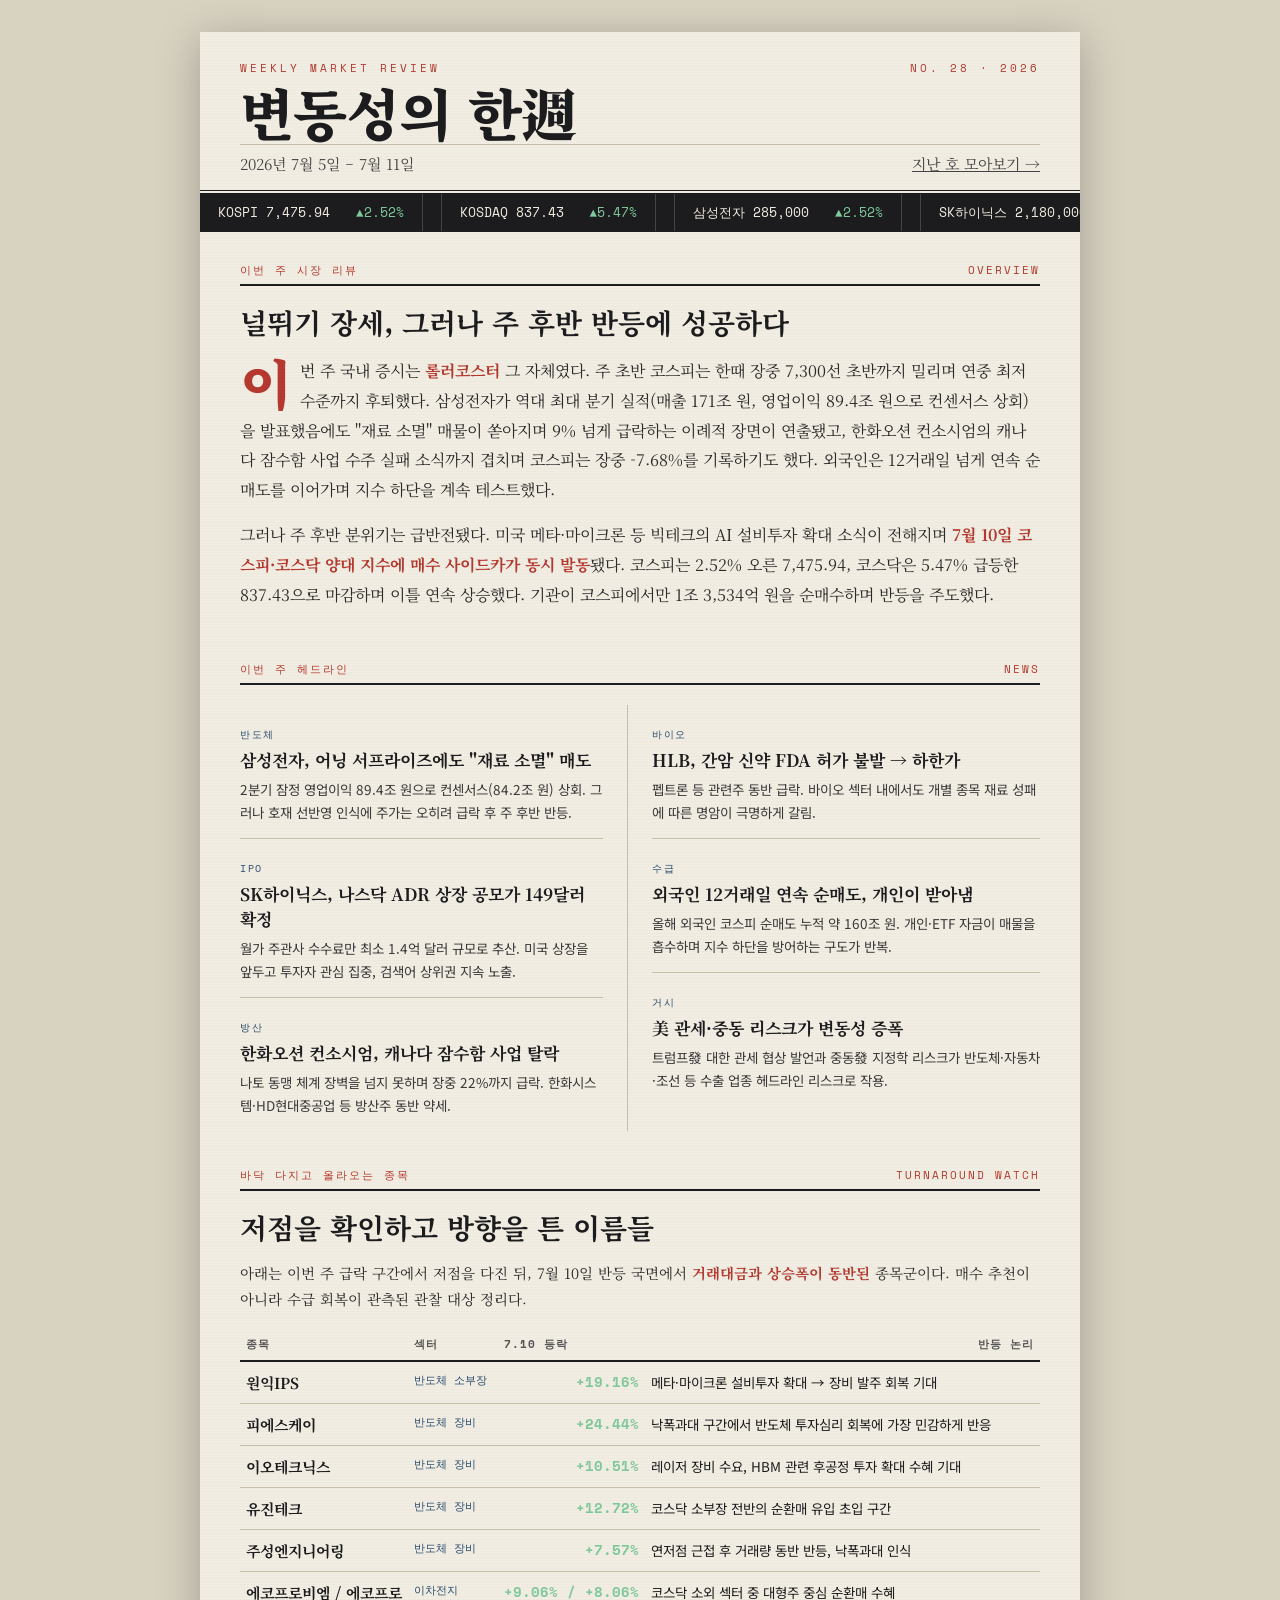
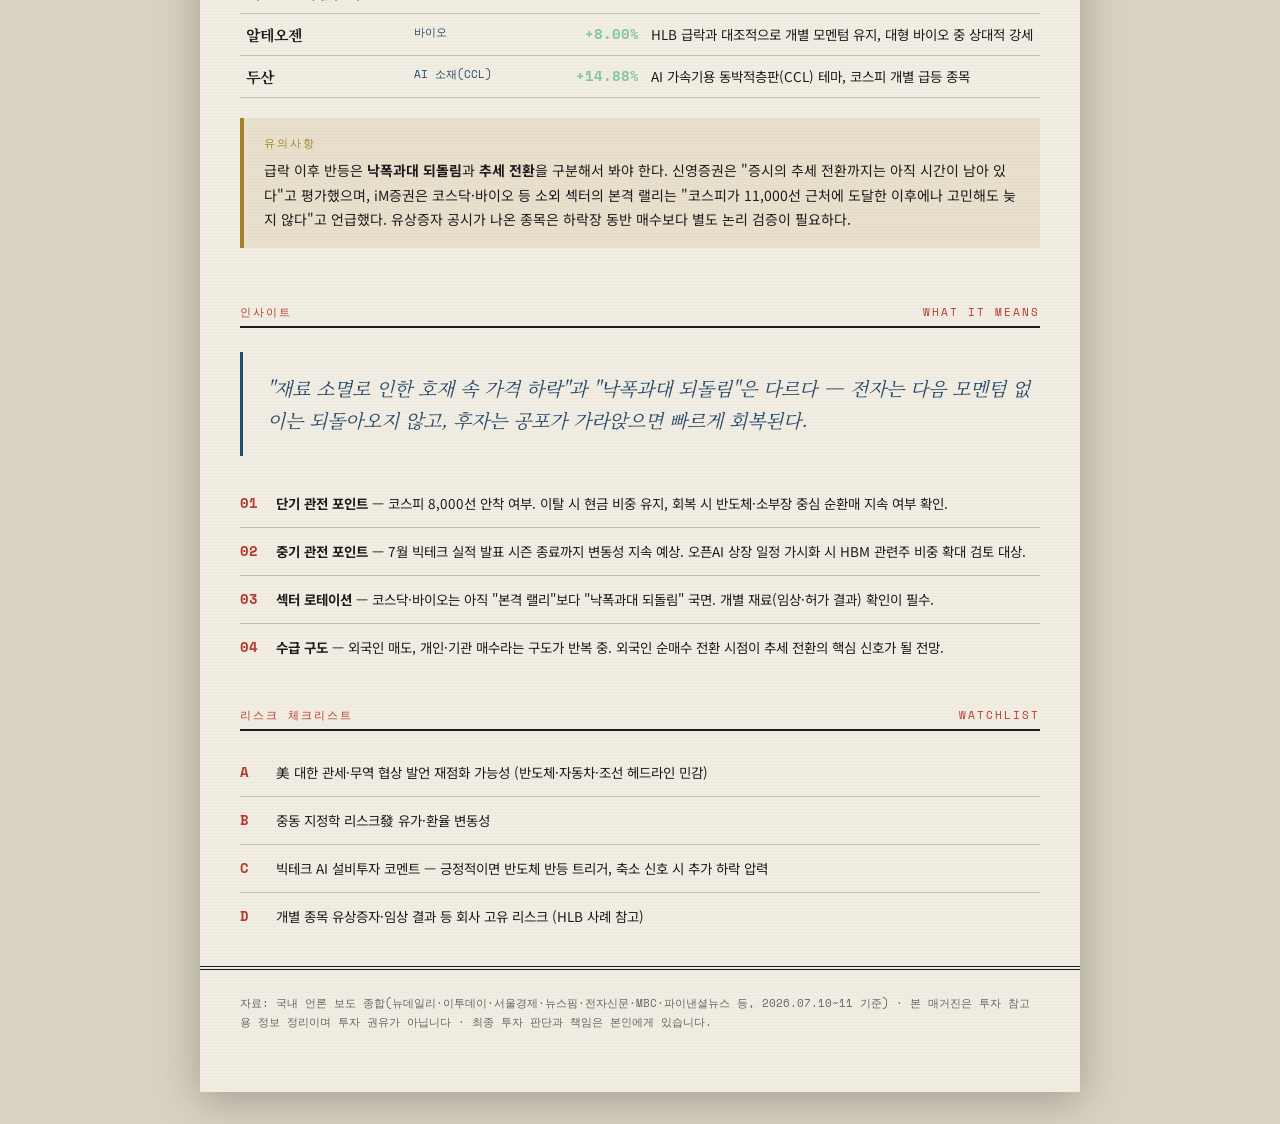
==== commit fbd0fb32: "upd upd" ====
--- a/index.html
+++ b/index.html
@@ -1,154 +1,189 @@
 <!DOCTYPE html>
 <html lang="ko">
+
 <head>
-<meta charset="UTF-8">
-<title>위클리 마켓 리뷰 · 2026.07.11</title>
-<link rel="stylesheet" href="assets/style.css">
-<!-- <meta name="google-site-verification" content="여기에_구글이_준_코드" /> -->
-<!-- <meta name="naver-site-verification" content="여기에_네이버가_준_코드" /> -->
-<!-- <script data-goatcounter="https://YOUR-CODE.goatcounter.com/count"
+  <meta charset="UTF-8">
+  <title>위클리 마켓 리뷰 · 2026.07.11</title>
+  <link rel="stylesheet" href="assets/style.css">
+  <meta name="google-site-verification" content="0ta-EzpqI6hX8T5h5mpioefKe5nHSZMiqRKaFGRzxe0" />
+  <!-- <meta name="naver-site-verification" content="여기에_네이버가_준_코드" /> -->
+  <!-- <script data-goatcounter="https://YOUR-CODE.goatcounter.com/count"
         async src="//gc.zgo.at/count.js"></script> -->
 </head>
+
 <body>
-<div class="sheet">
+  <div class="sheet">
 
-  <div class="masthead">
-    <div class="kicker"><span>WEEKLY MARKET REVIEW</span><span>NO. 28 · 2026</span></div>
-    <h1>변동성의 한復週</h1>
-    <div class="sub">
-      <span>2026년 7월 5일 – 7월 11일</span>
-      <span><a href="archive.html">지난 호 모아보기 →</a></span>
+    <div class="masthead">
+      <div class="kicker"><span>WEEKLY MARKET REVIEW</span><span>NO. 28 · 2026</span></div>
+      <h1>변동성의 한週</h1>
+      <div class="sub">
+        <span>2026년 7월 5일 – 7월 11일</span>
+        <span><a href="archive.html">지난 호 모아보기 →</a></span>
+      </div>
     </div>
-  </div>
 
-  <div class="ticker">
-    <span>KOSPI 7,475.94 <span class="up">▲2.52%</span></span>
-    <span>KOSDAQ 837.43 <span class="up">▲5.47%</span></span>
-    <span>삼성전자 285,000 <span class="up">▲2.52%</span></span>
-    <span>SK하이닉스 2,180,000 <span class="down">▼0.27%</span></span>
-    <span>USD/KRW 1,529</span>
-    <span>매수 사이드카 2건 발동(7.10)</span>
-  </div>
+    <div class="ticker">
+      <span>KOSPI 7,475.94 <span class="up">▲2.52%</span></span>
+      <span>KOSDAQ 837.43 <span class="up">▲5.47%</span></span>
+      <span>삼성전자 285,000 <span class="up">▲2.52%</span></span>
+      <span>SK하이닉스 2,180,000 <span class="down">▼0.27%</span></span>
+      <span>USD/KRW 1,529</span>
+      <span>매수 사이드카 2건 발동(7.10)</span>
+    </div>
 
-  <section>
-    <div class="section-label"><span>이번 주 시장 리뷰</span><span>OVERVIEW</span></div>
-    <h2 class="headline">널뛰기 장세, 그러나 주 후반 반등에 성공하다</h2>
-    <p class="lede dropcap">이번 주 국내 증시는 <b>롤러코스터</b> 그 자체였다. 주 초반 코스피는 한때 장중 7,300선 초반까지 밀리며 연중 최저 수준까지 후퇴했다. 삼성전자가 역대 최대 분기 실적(매출 171조 원, 영업이익 89.4조 원으로 컨센서스 상회)을 발표했음에도 "재료 소멸" 매물이 쏟아지며 9% 넘게 급락하는 이례적 장면이 연출됐고, 한화오션 컨소시엄의 캐나다 잠수함 사업 수주 실패 소식까지 겹치며 코스피는 장중 -7.68%를 기록하기도 했다. 외국인은 12거래일 넘게 연속 순매도를 이어가며 지수 하단을 계속 테스트했다.</p>
-    <p class="lede" style="margin-top:14px;">그러나 주 후반 분위기는 급반전됐다. 미국 메타·마이크론 등 빅테크의 AI 설비투자 확대 소식이 전해지며 <b>7월 10일 코스피·코스닥 양대 지수에 매수 사이드카가 동시 발동</b>됐다. 코스피는 2.52% 오른 7,475.94, 코스닥은 5.47% 급등한 837.43으로 마감하며 이틀 연속 상승했다. 기관이 코스피에서만 1조 3,534억 원을 순매수하며 반등을 주도했다.</p>
-  </section>
+    <section>
+      <div class="section-label"><span>이번 주 시장 리뷰</span><span>OVERVIEW</span></div>
+      <h2 class="headline">널뛰기 장세, 그러나 주 후반 반등에 성공하다</h2>
+      <p class="lede dropcap">이번 주 국내 증시는 <b>롤러코스터</b> 그 자체였다. 주 초반 코스피는 한때 장중 7,300선 초반까지 밀리며 연중 최저 수준까지 후퇴했다. 삼성전자가 역대
+        최대 분기 실적(매출 171조 원, 영업이익 89.4조 원으로 컨센서스 상회)을 발표했음에도 "재료 소멸" 매물이 쏟아지며 9% 넘게 급락하는 이례적 장면이 연출됐고, 한화오션 컨소시엄의 캐나다 잠수함
+        사업 수주 실패 소식까지 겹치며 코스피는 장중 -7.68%를 기록하기도 했다. 외국인은 12거래일 넘게 연속 순매도를 이어가며 지수 하단을 계속 테스트했다.</p>
+      <p class="lede" style="margin-top:14px;">그러나 주 후반 분위기는 급반전됐다. 미국 메타·마이크론 등 빅테크의 AI 설비투자 확대 소식이 전해지며 <b>7월 10일
+          코스피·코스닥 양대 지수에 매수 사이드카가 동시 발동</b>됐다. 코스피는 2.52% 오른 7,475.94, 코스닥은 5.47% 급등한 837.43으로 마감하며 이틀 연속 상승했다. 기관이
+        코스피에서만 1조 3,534억 원을 순매수하며 반등을 주도했다.</p>
+    </section>
 
-  <section>
-    <div class="section-label"><span>이번 주 헤드라인</span><span>NEWS</span></div>
-    <div class="grid2">
-      <div class="colrule">
-        <div class="news-item">
-          <span class="tag">반도체</span>
-          <h3>삼성전자, 어닝 서프라이즈에도 "재료 소멸" 매도</h3>
-          <p>2분기 잠정 영업이익 89.4조 원으로 컨센서스(84.2조 원) 상회. 그러나 호재 선반영 인식에 주가는 오히려 급락 후 주 후반 반등.</p>
+    <section>
+      <div class="section-label"><span>이번 주 헤드라인</span><span>NEWS</span></div>
+      <div class="grid2">
+        <div class="colrule">
+          <div class="news-item">
+            <span class="tag">반도체</span>
+            <h3>삼성전자, 어닝 서프라이즈에도 "재료 소멸" 매도</h3>
+            <p>2분기 잠정 영업이익 89.4조 원으로 컨센서스(84.2조 원) 상회. 그러나 호재 선반영 인식에 주가는 오히려 급락 후 주 후반 반등.</p>
+          </div>
+          <div class="news-item">
+            <span class="tag">IPO</span>
+            <h3>SK하이닉스, 나스닥 ADR 상장 공모가 149달러 확정</h3>
+            <p>월가 주관사 수수료만 최소 1.4억 달러 규모로 추산. 미국 상장을 앞두고 투자자 관심 집중, 검색어 상위권 지속 노출.</p>
+          </div>
+          <div class="news-item">
+            <span class="tag">방산</span>
+            <h3>한화오션 컨소시엄, 캐나다 잠수함 사업 탈락</h3>
+            <p>나토 동맹 체계 장벽을 넘지 못하며 장중 22%까지 급락. 한화시스템·HD현대중공업 등 방산주 동반 약세.</p>
+          </div>
         </div>
-        <div class="news-item">
-          <span class="tag">IPO</span>
-          <h3>SK하이닉스, 나스닥 ADR 상장 공모가 149달러 확정</h3>
-          <p>월가 주관사 수수료만 최소 1.4억 달러 규모로 추산. 미국 상장을 앞두고 투자자 관심 집중, 검색어 상위권 지속 노출.</p>
-        </div>
-        <div class="news-item">
-          <span class="tag">방산</span>
-          <h3>한화오션 컨소시엄, 캐나다 잠수함 사업 탈락</h3>
-          <p>나토 동맹 체계 장벽을 넘지 못하며 장중 22%까지 급락. 한화시스템·HD현대중공업 등 방산주 동반 약세.</p>
+        <div>
+          <div class="news-item">
+            <span class="tag">바이오</span>
+            <h3>HLB, 간암 신약 FDA 허가 불발 → 하한가</h3>
+            <p>펩트론 등 관련주 동반 급락. 바이오 섹터 내에서도 개별 종목 재료 성패에 따른 명암이 극명하게 갈림.</p>
+          </div>
+          <div class="news-item">
+            <span class="tag">수급</span>
+            <h3>외국인 12거래일 연속 순매도, 개인이 받아냄</h3>
+            <p>올해 외국인 코스피 순매도 누적 약 160조 원. 개인·ETF 자금이 매물을 흡수하며 지수 하단을 방어하는 구도가 반복.</p>
+          </div>
+          <div class="news-item">
+            <span class="tag">거시</span>
+            <h3>美 관세·중동 리스크가 변동성 증폭</h3>
+            <p>트럼프發 대한 관세 협상 발언과 중동發 지정학 리스크가 반도체·자동차·조선 등 수출 업종 헤드라인 리스크로 작용.</p>
+          </div>
         </div>
       </div>
-      <div>
-        <div class="news-item">
-          <span class="tag">바이오</span>
-          <h3>HLB, 간암 신약 FDA 허가 불발 → 하한가</h3>
-          <p>펩트론 등 관련주 동반 급락. 바이오 섹터 내에서도 개별 종목 재료 성패에 따른 명암이 극명하게 갈림.</p>
-        </div>
-        <div class="news-item">
-          <span class="tag">수급</span>
-          <h3>외국인 12거래일 연속 순매도, 개인이 받아냄</h3>
-          <p>올해 외국인 코스피 순매도 누적 약 160조 원. 개인·ETF 자금이 매물을 흡수하며 지수 하단을 방어하는 구도가 반복.</p>
-        </div>
-        <div class="news-item">
-          <span class="tag">거시</span>
-          <h3>美 관세·중동 리스크가 변동성 증폭</h3>
-          <p>트럼프發 대한 관세 협상 발언과 중동發 지정학 리스크가 반도체·자동차·조선 등 수출 업종 헤드라인 리스크로 작용.</p>
-        </div>
+    </section>
+
+    <section>
+      <div class="section-label"><span>바닥 다지고 올라오는 종목</span><span>TURNAROUND WATCH</span></div>
+      <h2 class="headline">저점을 확인하고 방향을 튼 이름들</h2>
+      <p class="lede" style="font-size:14.5px;">아래는 이번 주 급락 구간에서 저점을 다진 뒤, 7월 10일 반등 국면에서 <b>거래대금과 상승폭이 동반된</b> 종목군이다.
+        매수 추천이 아니라 수급 회복이 관측된 관찰 대상 정리다.</p>
+      <table class="ledger">
+        <tr>
+          <th>종목</th>
+          <th>섹터</th>
+          <th>7.10 등락</th>
+          <th style="text-align:right;">반등 논리</th>
+        </tr>
+        <tr>
+          <td class="name">원익IPS</td>
+          <td class="sector">반도체 소부장</td>
+          <td class="chg up">+19.16%</td>
+          <td>메타·마이크론 설비투자 확대 → 장비 발주 회복 기대</td>
+        </tr>
+        <tr>
+          <td class="name">피에스케이</td>
+          <td class="sector">반도체 장비</td>
+          <td class="chg up">+24.44%</td>
+          <td>낙폭과대 구간에서 반도체 투자심리 회복에 가장 민감하게 반응</td>
+        </tr>
+        <tr>
+          <td class="name">이오테크닉스</td>
+          <td class="sector">반도체 장비</td>
+          <td class="chg up">+10.51%</td>
+          <td>레이저 장비 수요, HBM 관련 후공정 투자 확대 수혜 기대</td>
+        </tr>
+        <tr>
+          <td class="name">유진테크</td>
+          <td class="sector">반도체 장비</td>
+          <td class="chg up">+12.72%</td>
+          <td>코스닥 소부장 전반의 순환매 유입 초입 구간</td>
+        </tr>
+        <tr>
+          <td class="name">주성엔지니어링</td>
+          <td class="sector">반도체 장비</td>
+          <td class="chg up">+7.57%</td>
+          <td>연저점 근접 후 거래량 동반 반등, 낙폭과대 인식</td>
+        </tr>
+        <tr>
+          <td class="name">에코프로비엠 / 에코프로</td>
+          <td class="sector">이차전지</td>
+          <td class="chg up">+9.06% / +8.06%</td>
+          <td>코스닥 소외 섹터 중 대형주 중심 순환매 수혜</td>
+        </tr>
+        <tr>
+          <td class="name">알테오젠</td>
+          <td class="sector">바이오</td>
+          <td class="chg up">+8.00%</td>
+          <td>HLB 급락과 대조적으로 개별 모멘텀 유지, 대형 바이오 중 상대적 강세</td>
+        </tr>
+        <tr>
+          <td class="name">두산</td>
+          <td class="sector">AI 소재(CCL)</td>
+          <td class="chg up">+14.88%</td>
+          <td>AI 가속기용 동박적층판(CCL) 테마, 코스피 개별 급등 종목</td>
+        </tr>
+      </table>
+      <div class="callout">
+        <span class="lbl">유의사항</span>
+        급락 이후 반등은 <b>낙폭과대 되돌림</b>과 <b>추세 전환</b>을 구분해서 봐야 한다. 신영증권은 "증시의 추세 전환까지는 아직 시간이 남아 있다"고 평가했으며, iM증권은 코스닥·바이오 등
+        소외 섹터의 본격 랠리는 "코스피가 11,000선 근처에 도달한 이후에나 고민해도 늦지 않다"고 언급했다. 유상증자 공시가 나온 종목은 하락장 동반 매수보다 별도 논리 검증이 필요하다.
       </div>
+    </section>
+
+    <section>
+      <div class="section-label"><span>인사이트</span><span>WHAT IT MEANS</span></div>
+      <div class="quote-box">
+        "재료 소멸로 인한 호재 속 가격 하락"과 "낙폭과대 되돌림"은 다르다 — 전자는 다음 모멘텀 없이는 되돌아오지 않고, 후자는 공포가 가라앉으면 빠르게 회복된다.
+      </div>
+      <ul class="risk-list">
+        <li><span class="num">01</span><span><b>단기 관전 포인트</b> — 코스피 8,000선 안착 여부. 이탈 시 현금 비중 유지, 회복 시 반도체·소부장 중심 순환매 지속
+            여부 확인.</span></li>
+        <li><span class="num">02</span><span><b>중기 관전 포인트</b> — 7월 빅테크 실적 발표 시즌 종료까지 변동성 지속 예상. 오픈AI 상장 일정 가시화 시 HBM 관련주
+            비중 확대 검토 대상.</span></li>
+        <li><span class="num">03</span><span><b>섹터 로테이션</b> — 코스닥·바이오는 아직 "본격 랠리"보다 "낙폭과대 되돌림" 국면. 개별 재료(임상·허가 결과) 확인이
+            필수.</span></li>
+        <li><span class="num">04</span><span><b>수급 구도</b> — 외국인 매도, 개인·기관 매수라는 구도가 반복 중. 외국인 순매수 전환 시점이 추세 전환의 핵심 신호가 될
+            전망.</span></li>
+      </ul>
+    </section>
+
+    <section>
+      <div class="section-label"><span>리스크 체크리스트</span><span>WATCHLIST</span></div>
+      <ul class="risk-list">
+        <li><span class="num">A</span><span>美 대한 관세·무역 협상 발언 재점화 가능성 (반도체·자동차·조선 헤드라인 민감)</span></li>
+        <li><span class="num">B</span><span>중동 지정학 리스크發 유가·환율 변동성</span></li>
+        <li><span class="num">C</span><span>빅테크 AI 설비투자 코멘트 — 긍정적이면 반도체 반등 트리거, 축소 신호 시 추가 하락 압력</span></li>
+        <li><span class="num">D</span><span>개별 종목 유상증자·임상 결과 등 회사 고유 리스크 (HLB 사례 참고)</span></li>
+      </ul>
+    </section>
+
+    <div class="colophon">
+      자료: 국내 언론 보도 종합(뉴데일리·이투데이·서울경제·뉴스핌·전자신문·MBC·파이낸셜뉴스 등, 2026.07.10~11 기준) · 본 매거진은 투자 참고용 정보 정리이며 투자 권유가 아닙니다 · 최종
+      투자 판단과 책임은 본인에게 있습니다.
     </div>
-  </section>
 
-  <section>
-    <div class="section-label"><span>바닥 다지고 올라오는 종목</span><span>TURNAROUND WATCH</span></div>
-    <h2 class="headline">저점을 확인하고 방향을 튼 이름들</h2>
-    <p class="lede" style="font-size:14.5px;">아래는 이번 주 급락 구간에서 저점을 다진 뒤, 7월 10일 반등 국면에서 <b>거래대금과 상승폭이 동반된</b> 종목군이다. 매수 추천이 아니라 수급 회복이 관측된 관찰 대상 정리다.</p>
-    <table class="ledger">
-      <tr><th>종목</th><th>섹터</th><th>7.10 등락</th><th style="text-align:right;">반등 논리</th></tr>
-      <tr>
-        <td class="name">원익IPS</td><td class="sector">반도체 소부장</td><td class="chg up">+19.16%</td>
-        <td>메타·마이크론 설비투자 확대 → 장비 발주 회복 기대</td>
-      </tr>
-      <tr>
-        <td class="name">피에스케이</td><td class="sector">반도체 장비</td><td class="chg up">+24.44%</td>
-        <td>낙폭과대 구간에서 반도체 투자심리 회복에 가장 민감하게 반응</td>
-      </tr>
-      <tr>
-        <td class="name">이오테크닉스</td><td class="sector">반도체 장비</td><td class="chg up">+10.51%</td>
-        <td>레이저 장비 수요, HBM 관련 후공정 투자 확대 수혜 기대</td>
-      </tr>
-      <tr>
-        <td class="name">유진테크</td><td class="sector">반도체 장비</td><td class="chg up">+12.72%</td>
-        <td>코스닥 소부장 전반의 순환매 유입 초입 구간</td>
-      </tr>
-      <tr>
-        <td class="name">주성엔지니어링</td><td class="sector">반도체 장비</td><td class="chg up">+7.57%</td>
-        <td>연저점 근접 후 거래량 동반 반등, 낙폭과대 인식</td>
-      </tr>
-      <tr>
-        <td class="name">에코프로비엠 / 에코프로</td><td class="sector">이차전지</td><td class="chg up">+9.06% / +8.06%</td>
-        <td>코스닥 소외 섹터 중 대형주 중심 순환매 수혜</td>
-      </tr>
-      <tr>
-        <td class="name">알테오젠</td><td class="sector">바이오</td><td class="chg up">+8.00%</td>
-        <td>HLB 급락과 대조적으로 개별 모멘텀 유지, 대형 바이오 중 상대적 강세</td>
-      </tr>
-      <tr>
-        <td class="name">두산</td><td class="sector">AI 소재(CCL)</td><td class="chg up">+14.88%</td>
-        <td>AI 가속기용 동박적층판(CCL) 테마, 코스피 개별 급등 종목</td>
-      </tr>
-    </table>
-    <div class="callout">
-      <span class="lbl">유의사항</span>
-      급락 이후 반등은 <b>낙폭과대 되돌림</b>과 <b>추세 전환</b>을 구분해서 봐야 한다. 신영증권은 "증시의 추세 전환까지는 아직 시간이 남아 있다"고 평가했으며, iM증권은 코스닥·바이오 등 소외 섹터의 본격 랠리는 "코스피가 11,000선 근처에 도달한 이후에나 고민해도 늦지 않다"고 언급했다. 유상증자 공시가 나온 종목은 하락장 동반 매수보다 별도 논리 검증이 필요하다.
-    </div>
-  </section>
+  </div>
+</body>
 
-  <section>
-    <div class="section-label"><span>인사이트</span><span>WHAT IT MEANS</span></div>
-    <div class="quote-box">
-      "재료 소멸로 인한 호재 속 가격 하락"과 "낙폭과대 되돌림"은 다르다 — 전자는 다음 모멘텀 없이는 되돌아오지 않고, 후자는 공포가 가라앉으면 빠르게 회복된다.
-    </div>
-    <ul class="risk-list">
-      <li><span class="num">01</span><span><b>단기 관전 포인트</b> — 코스피 8,000선 안착 여부. 이탈 시 현금 비중 유지, 회복 시 반도체·소부장 중심 순환매 지속 여부 확인.</span></li>
-      <li><span class="num">02</span><span><b>중기 관전 포인트</b> — 7월 빅테크 실적 발표 시즌 종료까지 변동성 지속 예상. 오픈AI 상장 일정 가시화 시 HBM 관련주 비중 확대 검토 대상.</span></li>
-      <li><span class="num">03</span><span><b>섹터 로테이션</b> — 코스닥·바이오는 아직 "본격 랠리"보다 "낙폭과대 되돌림" 국면. 개별 재료(임상·허가 결과) 확인이 필수.</span></li>
-      <li><span class="num">04</span><span><b>수급 구도</b> — 외국인 매도, 개인·기관 매수라는 구도가 반복 중. 외국인 순매수 전환 시점이 추세 전환의 핵심 신호가 될 전망.</span></li>
-    </ul>
-  </section>
-
-  <section>
-    <div class="section-label"><span>리스크 체크리스트</span><span>WATCHLIST</span></div>
-    <ul class="risk-list">
-      <li><span class="num">A</span><span>美 대한 관세·무역 협상 발언 재점화 가능성 (반도체·자동차·조선 헤드라인 민감)</span></li>
-      <li><span class="num">B</span><span>중동 지정학 리스크發 유가·환율 변동성</span></li>
-      <li><span class="num">C</span><span>빅테크 AI 설비투자 코멘트 — 긍정적이면 반도체 반등 트리거, 축소 신호 시 추가 하락 압력</span></li>
-      <li><span class="num">D</span><span>개별 종목 유상증자·임상 결과 등 회사 고유 리스크 (HLB 사례 참고)</span></li>
-    </ul>
-  </section>
-
-  <div class="colophon">
-    자료: 국내 언론 보도 종합(뉴데일리·이투데이·서울경제·뉴스핌·전자신문·MBC·파이낸셜뉴스 등, 2026.07.10~11 기준) · 본 매거진은 투자 참고용 정보 정리이며 투자 권유가 아닙니다 · 최종 투자 판단과 책임은 본인에게 있습니다.
-  </div>
-
-</div>
-</body>
-</html>
+</html>
